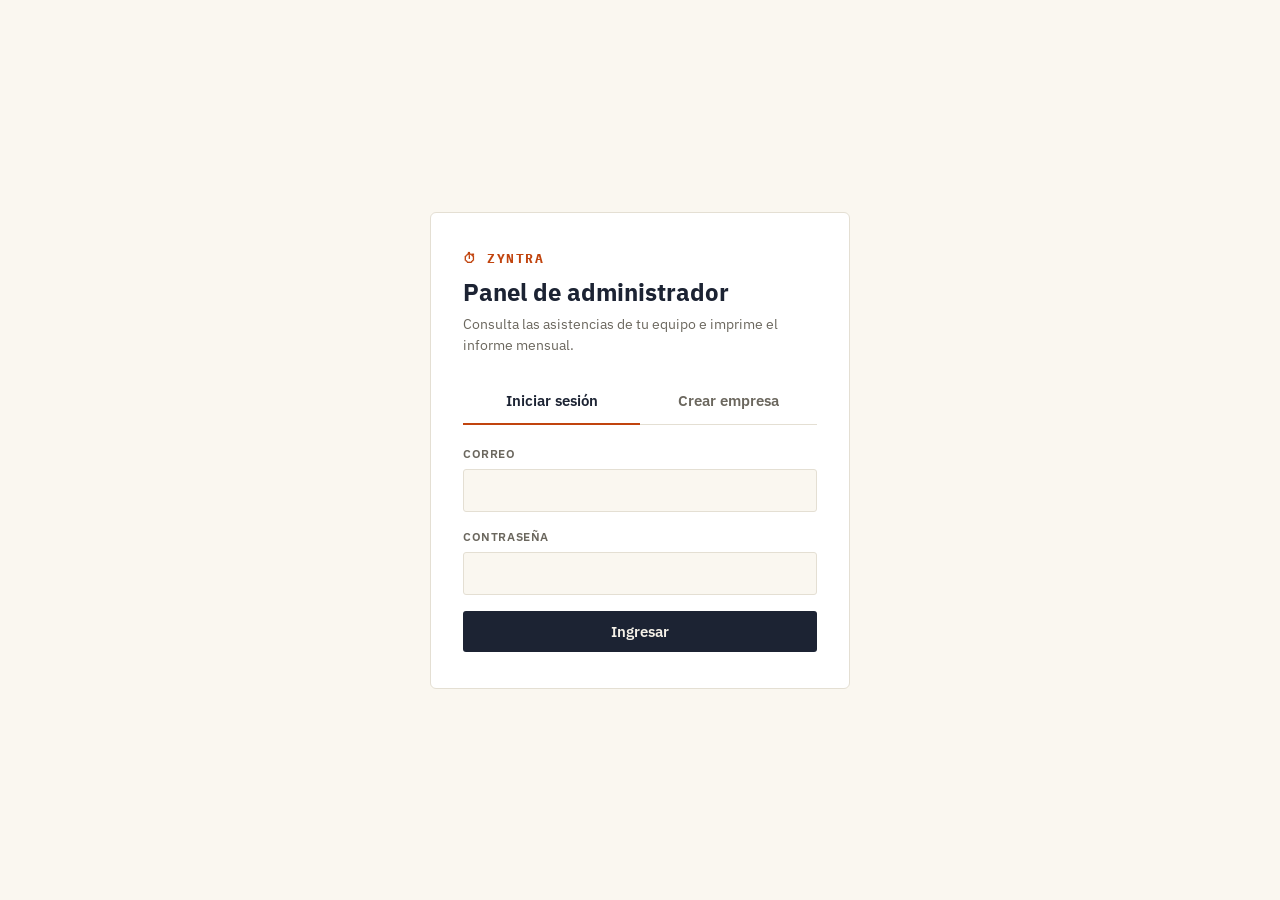
==== index.html @ 4931ae2b "Informe: marcajes individuales + navegación de mes" ====
<!DOCTYPE html>
<html lang="es">
<head>
<meta charset="UTF-8" />
<meta name="viewport" content="width=device-width, initial-scale=1.0" />
<title data-i18n="auth.pageTitle">Zyntra · Acceso administrador</title>
<link rel="stylesheet" href="css/styles.css" />
</head>
<body>

<div class="auth-shell">
  <div class="auth-card" style="position:relative">
    <div id="lang-switcher-container" class="lang-switcher-corner"></div>
    <div class="auth-brand">⏱ ZYNTRA</div>
    <h1 class="auth-title" data-i18n="auth.title">Panel de administrador</h1>
    <p class="auth-subtitle" data-i18n="auth.subtitle">Consulta las asistencias de tu equipo e imprime el informe mensual.</p>

    <div class="tabs">
      <div class="tab active" data-tab="login" data-i18n="auth.tabLogin">Iniciar sesión</div>
      <div class="tab" data-tab="signup" data-i18n="auth.tabSignup">Crear empresa</div>
    </div>

    <div id="alert" class="alert"></div>

    <!-- LOGIN -->
    <form id="form-login" class="form-panel active">
      <div class="field">
        <label for="login-email" data-i18n="auth.loginEmail">Correo</label>
        <input id="login-email" type="email" required autocomplete="email" />
      </div>
      <div class="field">
        <label for="login-password" data-i18n="auth.loginPassword">Contraseña</label>
        <input id="login-password" type="password" required autocomplete="current-password" />
      </div>
      <button class="btn btn-primary" type="submit" style="width:100%" data-i18n="auth.loginButton">Ingresar</button>
    </form>

    <!-- SIGNUP (crear empresa) -->
    <form id="form-signup" class="form-panel">
      <div class="field">
        <label for="signup-company" data-i18n="auth.signupCompanyName">Nombre de la empresa</label>
        <input id="signup-company" type="text" required />
      </div>
      <div class="field">
        <label for="signup-country" data-i18n="auth.signupCountry">País base</label>
        <select id="signup-country" required>
          <option value="" data-i18n="auth.signupCountryLoading">Cargando países…</option>
        </select>
      </div>
      <div class="field">
        <label for="signup-name" data-i18n="auth.signupYourName">Tu nombre</label>
        <input id="signup-name" type="text" required />
      </div>
      <div class="field">
        <label for="signup-email" data-i18n="auth.signupEmail">Correo</label>
        <input id="signup-email" type="email" required autocomplete="email" />
      </div>
      <div class="field">
        <label for="signup-password" data-i18n="auth.signupPassword">Contraseña</label>
        <input id="signup-password" type="password" required minlength="6" autocomplete="new-password" />
      </div>
      <button class="btn btn-stamp" type="submit" style="width:100%" data-i18n="auth.signupButton">Crear empresa y cuenta admin</button>
      <p class="hint" data-i18n="auth.signupHint">Se generará un código único que tus empleados usarán para registrarse en la app móvil.</p>

      <div id="code-result" class="code-result">
        <span data-i18n="auth.codeResultLabel">Código de invitación de tu empresa:</span><br />
        <span class="code" id="code-value">------</span>
        <p class="hint" style="margin-top:10px" data-i18n-html="auth.codeResultHint">Guárdalo y compártelo con tus empleados. Ya puedes <a href="dashboard.html">ir al panel</a>.</p>
      </div>
    </form>
  </div>
</div>

<script src="js/config.js"></script>
<script type="module" src="js/auth.js"></script>
</body>
</html>
---- css/styles.css ----
@import url('https://fonts.googleapis.com/css2?family=IBM+Plex+Mono:wght@400;500;600;700&family=IBM+Plex+Sans:wght@400;500;600;700&display=swap');

:root {
  --ink: #1C2333;
  --ink-soft: #2A3349;
  --paper: #FAF7F0;
  --paper-card: #FFFFFF;
  --stamp: #C1440E;
  --stamp-soft: #F3DCCF;
  --ok: #3A7D44;
  --ok-soft: #DCEBDD;
  --line: #E4DFD3;
  --text: #232323;
  --text-muted: #6B675E;
  --text-on-ink: #F5F1E8;
  --font-display: 'IBM Plex Mono', monospace;
  --font-body: 'IBM Plex Sans', sans-serif;
  --radius: 3px;
}

* { box-sizing: border-box; }

html, body {
  margin: 0;
  padding: 0;
  background: var(--paper);
  color: var(--text);
  font-family: var(--font-body);
  font-size: 15px;
  line-height: 1.5;
}

button, input, select {
  font-family: inherit;
  font-size: inherit;
}

a { color: var(--stamp); }

/* ---------- Botones ---------- */
.btn {
  display: inline-flex;
  align-items: center;
  justify-content: center;
  gap: 6px;
  padding: 10px 18px;
  border-radius: var(--radius);
  border: 1px solid transparent;
  font-weight: 600;
  cursor: pointer;
  transition: transform .08s ease, opacity .15s ease;
}
.btn:active { transform: scale(0.98); }
.btn-primary { background: var(--ink); color: var(--text-on-ink); }
.btn-primary:hover { background: var(--ink-soft); }
.btn-stamp { background: var(--stamp); color: #fff; }
.btn-stamp:hover { opacity: .92; }
.btn-ghost { background: transparent; color: var(--ink); border-color: var(--line); }
.btn-ghost:hover { background: #F0EBDD; }
.btn-icon { padding: 10px 14px; }
.btn:disabled { opacity: .5; cursor: not-allowed; }

/* ---------- Pantalla de acceso (login/registro) ---------- */
.auth-shell {
  min-height: 100vh;
  display: grid;
  grid-template-columns: 1fr;
  place-items: center;
  padding: 24px;
}
.auth-card {
  width: 100%;
  max-width: 420px;
  background: var(--paper-card);
  border: 1px solid var(--line);
  border-radius: 6px;
  padding: 36px 32px;
}
.auth-brand {
  font-family: var(--font-display);
  font-weight: 700;
  font-size: 13px;
  letter-spacing: .12em;
  text-transform: uppercase;
  color: var(--stamp);
  margin-bottom: 6px;
}
.auth-title {
  font-size: 24px;
  font-weight: 700;
  margin: 0 0 4px;
  color: var(--ink);
}
.auth-subtitle {
  color: var(--text-muted);
  margin: 0 0 24px;
  font-size: 14px;
}
.tabs {
  display: flex;
  border-bottom: 1px solid var(--line);
  margin-bottom: 20px;
}
.tab {
  flex: 1;
  text-align: center;
  padding: 10px 0;
  cursor: pointer;
  color: var(--text-muted);
  font-weight: 600;
  border-bottom: 2px solid transparent;
  margin-bottom: -1px;
}
.tab.active { color: var(--ink); border-bottom-color: var(--stamp); }
.field { margin-bottom: 16px; }
.field label {
  display: block;
  font-size: 12px;
  font-weight: 600;
  text-transform: uppercase;
  letter-spacing: .05em;
  color: var(--text-muted);
  margin-bottom: 6px;
}
.field input {
  width: 100%;
  padding: 11px 12px;
  border: 1px solid var(--line);
  border-radius: var(--radius);
  background: var(--paper);
}
.field input:focus {
  outline: 2px solid var(--stamp);
  outline-offset: 1px;
}
.form-panel { display: none; }
.form-panel.active { display: block; }
.hint { font-size: 13px; color: var(--text-muted); margin-top: 14px; }
.alert {
  padding: 10px 12px;
  border-radius: var(--radius);
  font-size: 13px;
  margin-bottom: 16px;
  display: none;
}
.alert.error { display: block; background: var(--stamp-soft); color: #8A2E09; }
.alert.success { display: block; background: var(--ok-soft); color: #205228; }
.code-result {
  margin-top: 18px;
  padding: 16px;
  border: 1px dashed var(--stamp);
  border-radius: var(--radius);
  background: var(--stamp-soft);
  display: none;
}
.code-result.show { display: block; }
.code-result .code {
  font-family: var(--font-display);
  font-size: 26px;
  font-weight: 700;
  letter-spacing: .1em;
  color: var(--ink);
}

/* ---------- Layout del dashboard ---------- */
.app-shell { display: grid; grid-template-columns: 220px 1fr; min-height: 100vh; }
.sidebar {
  background: var(--ink);
  color: var(--text-on-ink);
  padding: 24px 18px;
  display: flex;
  flex-direction: column;
}
.sidebar-brand { font-family: var(--font-display); font-weight: 700; font-size: 13px; letter-spacing: .1em; text-transform: uppercase; color: var(--stamp); }
.sidebar-logo-img { width: 44px; height: 44px; border-radius: 8px; object-fit: cover; margin-top: 10px; background: #fff; }
.sidebar-company { font-weight: 600; margin-top: 4px; margin-bottom: 28px; font-size: 15px; }
.sidebar-nav { display: flex; flex-direction: column; gap: 4px; flex: 1; }
.sidebar-nav button {
  text-align: left;
  background: transparent;
  border: none;
  color: #C7CCDB;
  padding: 10px 12px;
  border-radius: var(--radius);
  cursor: pointer;
  font-weight: 500;
}
.sidebar-nav button:hover { background: var(--ink-soft); color: #fff; }
.sidebar-nav button.active { background: var(--ink-soft); color: #fff; box-shadow: inset 3px 0 0 var(--stamp); }
.sidebar-code {
  margin-top: auto;
  padding-top: 16px;
  border-top: 1px solid var(--ink-soft);
  font-size: 12px;
  color: #9AA1B5;
}
.sidebar-code .code { font-family: var(--font-display); font-size: 18px; color: var(--text-on-ink); letter-spacing: .08em; }

.main { padding: 32px 40px; max-width: 1200px; }
.main-header { display: flex; align-items: baseline; justify-content: space-between; margin-bottom: 24px; flex-wrap: wrap; gap: 12px; }
.main-title { font-size: 22px; font-weight: 700; color: var(--ink); margin: 0; }
.main-actions { display: flex; gap: 10px; }

.toolbar {
  display: flex;
  gap: 14px;
  flex-wrap: wrap;
  align-items: end;
  background: var(--paper-card);
  border: 1px solid var(--line);
  border-radius: 6px;
  padding: 16px;
  margin-bottom: 24px;
}
.toolbar .field { margin-bottom: 0; min-width: 170px; }
.toolbar select { width: 100%; padding: 10px 12px; border: 1px solid var(--line); border-radius: var(--radius); background: var(--paper); }
.month-nav { display: flex; align-items: center; gap: 6px; }
.month-nav input[type="month"] { flex: 1; padding: 10px 12px; border: 1px solid var(--line); border-radius: var(--radius); background: var(--paper); }

.summary-row { display: flex; gap: 14px; margin-bottom: 24px; flex-wrap: wrap; }
.summary-card {
  background: var(--paper-card);
  border: 1px solid var(--line);
  border-radius: 6px;
  padding: 16px 20px;
  min-width: 150px;
}
.summary-card .label { font-size: 12px; text-transform: uppercase; letter-spacing: .05em; color: var(--text-muted); font-weight: 600; }
.summary-card .value { font-family: var(--font-display); font-size: 26px; font-weight: 700; color: var(--ink); margin-top: 4px; }
.summary-card.stamp .value { color: var(--stamp); }

/* ---------- Ticket / ponchadora ---------- */
.ticket-list { display: flex; flex-direction: column; gap: 10px; }
.ticket {
  position: relative;
  background: var(--paper-card);
  border: 1px solid var(--line);
  border-radius: 6px;
  padding: 16px 20px;
  display: grid;
  grid-template-columns: 130px 1fr 100px 100px 140px 90px;
  gap: 16px;
  align-items: center;
  overflow: hidden;
}
.ticket::before {
  content: "";
  position: absolute;
  left: 108px;
  top: 0;
  bottom: 0;
  border-left: 1.5px dashed var(--line);
}
.ticket .t-date { font-family: var(--font-display); font-size: 13px; color: var(--text-muted); }
.ticket .t-name { font-weight: 600; color: var(--ink); }
.ticket .t-name small { display: block; font-weight: 400; color: var(--text-muted); font-size: 12px; }
.ticket .t-time { font-family: var(--font-display); font-size: 15px; }
.ticket .t-time .lbl { display: block; font-size: 10px; text-transform: uppercase; color: var(--text-muted); font-family: var(--font-body); }
.ticket .t-loc a { font-size: 12px; text-decoration: none; }
.ticket .t-badge {
  justify-self: end;
  font-family: var(--font-display);
  font-size: 11px;
  font-weight: 700;
  letter-spacing: .06em;
  padding: 5px 10px;
  border-radius: 100px;
  text-transform: uppercase;
}
.t-badge.ok { background: var(--ok-soft); color: var(--ok); }
.t-badge.overtime {
  background: transparent;
  color: var(--stamp);
  border: 2px solid var(--stamp);
  transform: rotate(-4deg);
}

/* Ticket de un solo registro (vista de Lista, ya no unifica por día) */
.ticket-single {
  grid-template-columns: 130px 1fr 160px 1fr 90px;
}
.ticket-single::before { left: 108px; }
.t-type-pill {
  display: inline-block;
  font-family: var(--font-body);
  font-size: 10px;
  font-weight: 700;
  text-transform: uppercase;
  letter-spacing: .04em;
  padding: 2px 8px;
  border-radius: 100px;
  margin-right: 6px;
}
.t-type-pill.checkin { background: var(--ok-soft); color: var(--ok); }
.t-type-pill.checkout { background: var(--stamp-soft); color: var(--stamp); }

.empty-state {
  text-align: center;
  padding: 60px 20px;
  color: var(--text-muted);
  border: 1px dashed var(--line);
  border-radius: 6px;
}

/* ---------- Tabla festivos / empleados ---------- */
.simple-table { width: 100%; border-collapse: collapse; background: var(--paper-card); border: 1px solid var(--line); border-radius: 6px; overflow: hidden; }
.simple-table th, .simple-table td { text-align: left; padding: 12px 16px; border-bottom: 1px solid var(--line); font-size: 14px; }
.simple-table th { background: #F1ECDF; font-size: 12px; text-transform: uppercase; letter-spacing: .04em; color: var(--text-muted); }
.simple-table tr:last-child td { border-bottom: none; }
.inline-form { display: flex; gap: 10px; margin-bottom: 20px; flex-wrap: wrap; align-items: end; }
.inline-form .field { margin-bottom: 0; }
.tag-default { font-size: 11px; background: #EDE7D6; color: var(--text-muted); padding: 2px 8px; border-radius: 100px; }

.chip {
  display: inline-flex; align-items: center; gap: 8px;
  background: var(--paper-card); border: 1px solid var(--line); border-radius: 100px;
  padding: 7px 14px; font-size: 13px; font-weight: 600; color: var(--ink);
}
.chip.base { background: var(--ok-soft); border-color: transparent; color: var(--ok); }
.chip .chip-remove {
  cursor: pointer; color: var(--stamp); font-weight: 700; line-height: 1;
  border: none; background: none; padding: 0; font-size: 15px;
}

/* ---------- Calendario de asistencia (vista de impresión) ---------- */
.cal-legend { display: flex; gap: 16px; flex-wrap: wrap; margin-bottom: 20px; font-size: 12px; color: var(--text-muted); }
.cal-legend span { display: inline-flex; align-items: center; gap: 6px; }
.cal-legend .swatch { width: 12px; height: 12px; border-radius: 3px; display: inline-block; }
.cal-employee-block { margin-bottom: 36px; }
.cal-employee-name { font-size: 16px; font-weight: 700; color: var(--ink); }
.cal-employee-email { font-size: 12px; color: var(--text-muted); margin-bottom: 10px; }
.cal-month-title {
  font-family: var(--font-display); font-weight: 700; text-align: center;
  margin-bottom: 8px; font-size: 13px; color: var(--ink); text-transform: capitalize;
}
.cal-grid {
  display: grid; grid-template-columns: repeat(7, 1fr); gap: 1px;
  background: var(--line); border: 1px solid var(--line); border-radius: 6px; overflow: hidden;
}
.cal-dow {
  background: #F1ECDF; padding: 6px 4px; font-size: 10px; font-weight: 700;
  text-align: center; text-transform: uppercase; color: var(--text-muted); letter-spacing: .03em;
}
.cal-cell { background: var(--paper-card); min-height: 64px; padding: 5px 6px; }
.cal-cell.other-month { background: #F7F4EC; }
.cal-cell.other-month .cal-day-num { color: #C9C3B2; }
.cal-cell.weekend { background: #FBF3E8; }
.cal-cell.holiday { background: var(--stamp-soft); }
.cal-day-num { font-family: var(--font-display); font-size: 11px; color: var(--text-muted); }
.cal-bar {
  margin-top: 4px; border-radius: 4px; padding: 3px 5px; font-size: 10px; font-weight: 700;
  font-family: var(--font-display); color: #fff; line-height: 1.3; word-break: break-word;
}
.cal-bar.regular { background: var(--ok); }
.cal-bar.overtime { background: var(--stamp); }
.cal-bar.incomplete { background: #B23A3A; }
.cal-vacation-tag {
  margin-top: 4px; font-size: 9px; font-weight: 700; text-transform: uppercase;
  color: var(--ok); background: var(--ok-soft); border-radius: 4px; padding: 3px 5px; text-align: center;
}
.cal-holiday-tag { font-size: 9px; font-weight: 700; text-transform: uppercase; color: #8A2E09; margin-top: 2px; }

@media print {
  .cal-employee-block { break-inside: avoid; page-break-inside: avoid; }
}

.loading { color: var(--text-muted); font-size: 14px; padding: 20px 0; }

.status-banner {
  padding: 14px 18px;
  border-radius: 6px;
  margin-bottom: 24px;
  font-size: 14px;
  font-weight: 500;
}
.status-banner.pending { background: var(--stamp-soft); color: #8A2E09; }
.status-banner.suspended { background: #F1DADA; color: #7A2020; }

.lang-switcher {
  padding: 6px 10px;
  border: 1px solid var(--line);
  border-radius: 100px;
  background: var(--paper-card);
  font-size: 13px;
  font-weight: 600;
  color: var(--ink);
  cursor: pointer;
}
.lang-switcher-corner { position: absolute; top: 20px; right: 20px; }
.sidebar .lang-switcher { background: var(--ink-soft); border-color: var(--ink-soft); color: var(--text-on-ink); width: 100%; margin-top: 10px; }
@media print { .lang-switcher-corner, .lang-switcher { display: none !important; } }

/* ---------- Impresión ---------- */
@media print {
  .sidebar, .toolbar .btn, .main-actions, .no-print { display: none !important; }
  .app-shell { display: block; }
  .main { padding: 0; max-width: none; }
  body { background: #fff; }
  .ticket, .ticket-single { break-inside: avoid; border: 1px solid #999; }
  .ticket::before, .ticket-single::before { border-color: #ccc; }
}

@media (max-width: 860px) {
  .app-shell { grid-template-columns: 1fr; }
  .sidebar { flex-direction: row; overflow-x: auto; align-items: center; }
  .sidebar-company, .sidebar-code { display: none; }
  .sidebar-nav { flex-direction: row; }
  .ticket, .ticket-single { grid-template-columns: 1fr; }
  .ticket::before, .ticket-single::before { display: none; }
}
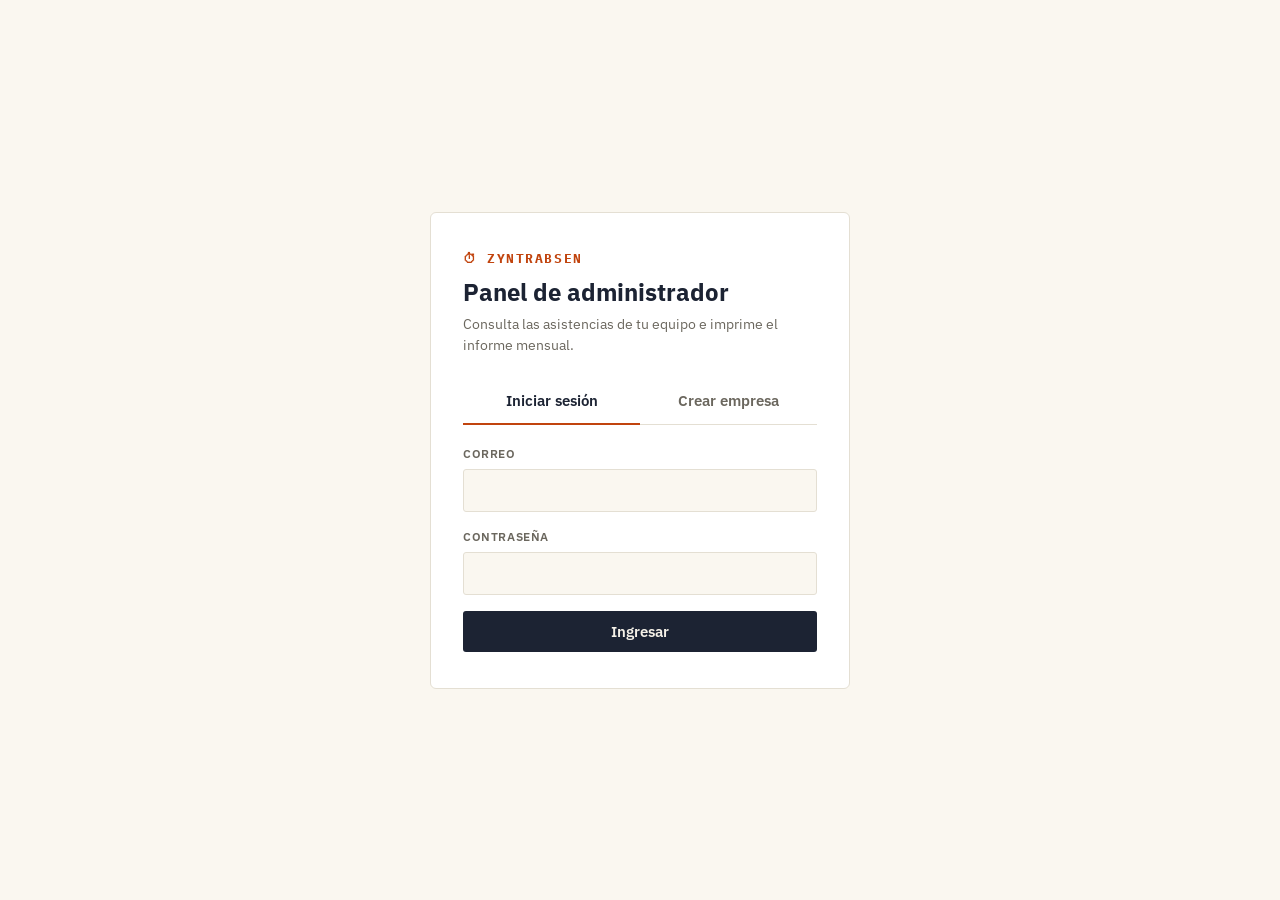
==== commit 671f3c74: "Renombrar marca a ZyntrAbsen" ====
--- a/index.html
+++ b/index.html
@@ -3,7 +3,7 @@
 <head>
 <meta charset="UTF-8" />
 <meta name="viewport" content="width=device-width, initial-scale=1.0" />
-<title data-i18n="auth.pageTitle">Zyntra · Acceso administrador</title>
+<title data-i18n="auth.pageTitle">ZyntrAbsen · Acceso administrador</title>
 <link rel="stylesheet" href="css/styles.css" />
 </head>
 <body>
@@ -11,7 +11,7 @@
 <div class="auth-shell">
   <div class="auth-card" style="position:relative">
     <div id="lang-switcher-container" class="lang-switcher-corner"></div>
-    <div class="auth-brand">⏱ ZYNTRA</div>
+    <div class="auth-brand">⏱ ZYNTRABSEN</div>
     <h1 class="auth-title" data-i18n="auth.title">Panel de administrador</h1>
     <p class="auth-subtitle" data-i18n="auth.subtitle">Consulta las asistencias de tu equipo e imprime el informe mensual.</p>
 
--- a/css/styles.css
+++ b/css/styles.css
@@ -294,6 +294,28 @@
 .t-type-pill.checkin { background: var(--ok-soft); color: var(--ok); }
 .t-type-pill.checkout { background: var(--stamp-soft); color: var(--stamp); }
 
+/* Secciones plegables por empleado (Lista y Calendario) — div + botón
+   normal, NO <details>/<summary>: ese elemento tiene fama de comportarse
+   mal con los saltos de página al imprimir en Chrome. */
+.emp-group { margin-bottom: 14px; background: var(--paper-card); border: 1px solid var(--line); border-radius: 6px; overflow: hidden; }
+.emp-group-summary {
+  all: unset;
+  box-sizing: border-box;
+  width: 100%;
+  cursor: pointer; padding: 14px 18px;
+  display: flex; align-items: center; justify-content: space-between; gap: 12px; flex-wrap: wrap;
+  font-weight: 600; color: var(--ink); background: var(--paper-card);
+}
+.emp-group-summary::before {
+  content: "▸"; margin-right: 10px; font-size: 11px; color: var(--text-muted);
+  display: inline-block; transition: transform .15s ease;
+}
+.emp-group:not(.collapsed) .emp-group-summary::before { transform: rotate(90deg); }
+.emp-group-meta { font-weight: 400; font-size: 13px; color: var(--text-muted); }
+.emp-group-body { padding: 4px 14px 16px; display: flex; flex-direction: column; gap: 10px; }
+.emp-group.collapsed .emp-group-body { display: none; }
+.cal-emp-group .emp-group-body { padding: 8px 18px 20px; }
+
 .empty-state {
   text-align: center;
   padding: 60px 20px;
@@ -359,9 +381,15 @@
   color: var(--ok); background: var(--ok-soft); border-radius: 4px; padding: 3px 5px; text-align: center;
 }
 .cal-holiday-tag { font-size: 9px; font-weight: 700; text-transform: uppercase; color: #8A2E09; margin-top: 2px; }
+.cal-day-ot-total {
+  margin-top: 4px; font-size: 9px; font-weight: 700; text-transform: uppercase;
+  color: var(--stamp); background: var(--stamp-soft); border-radius: 4px; padding: 3px 5px; text-align: center;
+}
 
 @media print {
   .cal-employee-block { break-inside: avoid; page-break-inside: avoid; }
+  .emp-group { break-inside: avoid-page; page-break-inside: avoid; }
+  .emp-group:not(:first-of-type) { break-before: page; page-break-before: always; }
 }
 
 .loading { color: var(--text-muted); font-size: 14px; padding: 20px 0; }
